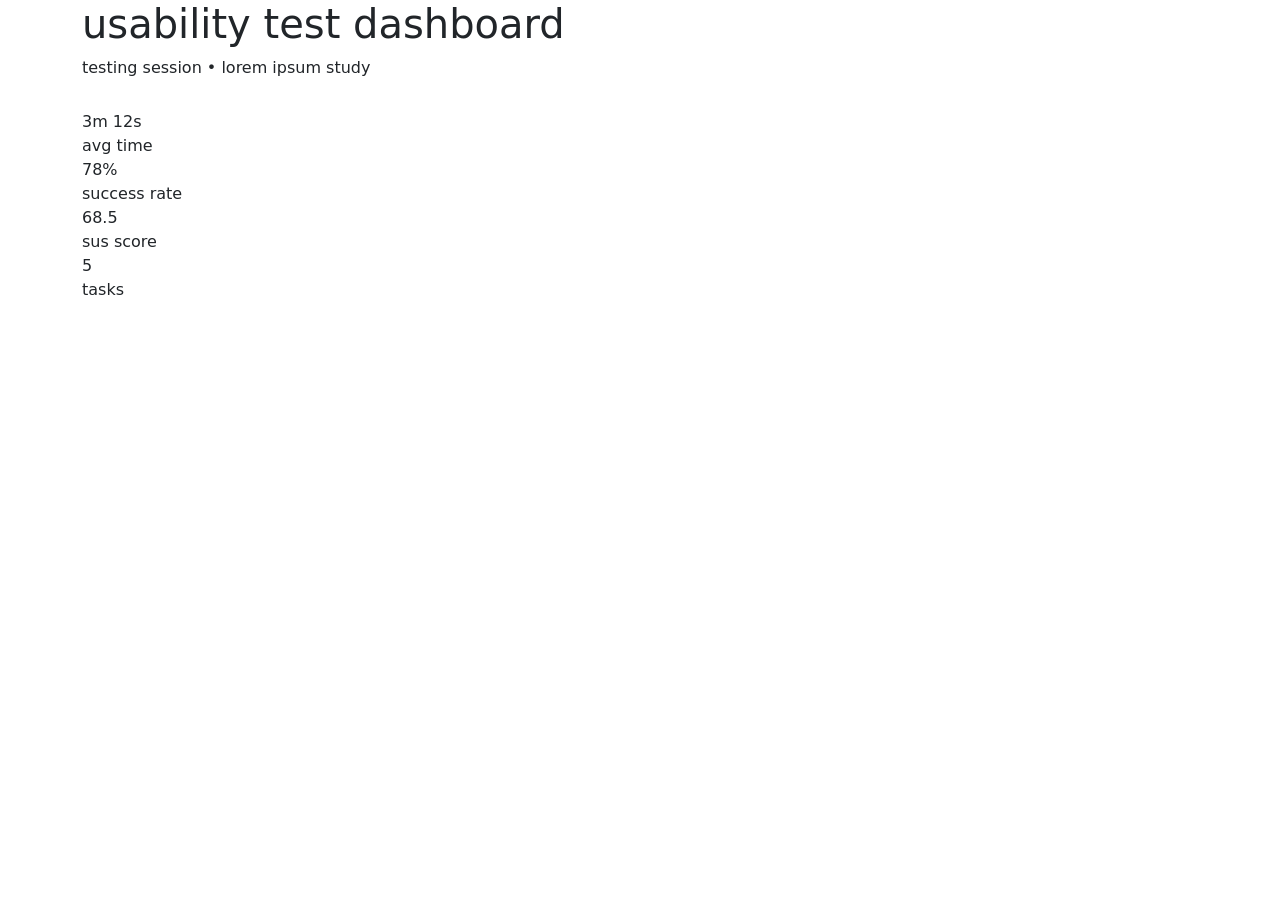
==== demo/usability-dashboard.html @ fe880843 "init html + metrics bar with key stats" ====
<!DOCTYPE html>
<html lang="en">
<head>
    <meta charset="UTF-8">
    <meta name="viewport" content="width=device-width, initial-scale=1.0">
    <title>Usability Test Dashboard</title>
    <link href="https://cdnjs.cloudflare.com/ajax/libs/bootstrap/5.3.0/css/bootstrap.min.css" rel="stylesheet">
</head>
<body>
    <!-- Header -->
    <div class="dashboard-header">
        <div class="container">
            <h1 class="dashboard-title">usability test dashboard</h1>
            <p class="dashboard-subtitle">testing session • lorem ipsum study</p>
        </div>
    </div>

    <div class="container" style="margin-top: 30px; margin-bottom: 60px;">
        <div class="row">
            <!-- Main Content -->
            <div class="col-lg-9">
                <!-- Metrics Bar -->
                <div class="metrics-bar">
                    <div class="metric-card">
                        <div class="metric-value time">3m 12s</div>
                        <div class="metric-label">avg time</div>
                    </div>
                    <div class="metric-card">
                        <div class="metric-value success">78%</div>
                        <div class="metric-label">success rate</div>
                    </div>
                    <div class="metric-card">
                        <div class="metric-value sus">68.5</div>
                        <div class="metric-label">sus score</div>
                    </div>
                    <div class="metric-card">
                        <div class="metric-value tasks">5</div>
                        <div class="metric-label">tasks</div>
                    </div>
                </div>
            </div>
        </div>
    </div>

    <script src="https://cdnjs.cloudflare.com/ajax/libs/bootstrap/5.3.0/js/bootstrap.bundle.min.js"></script>
</body>
</html>
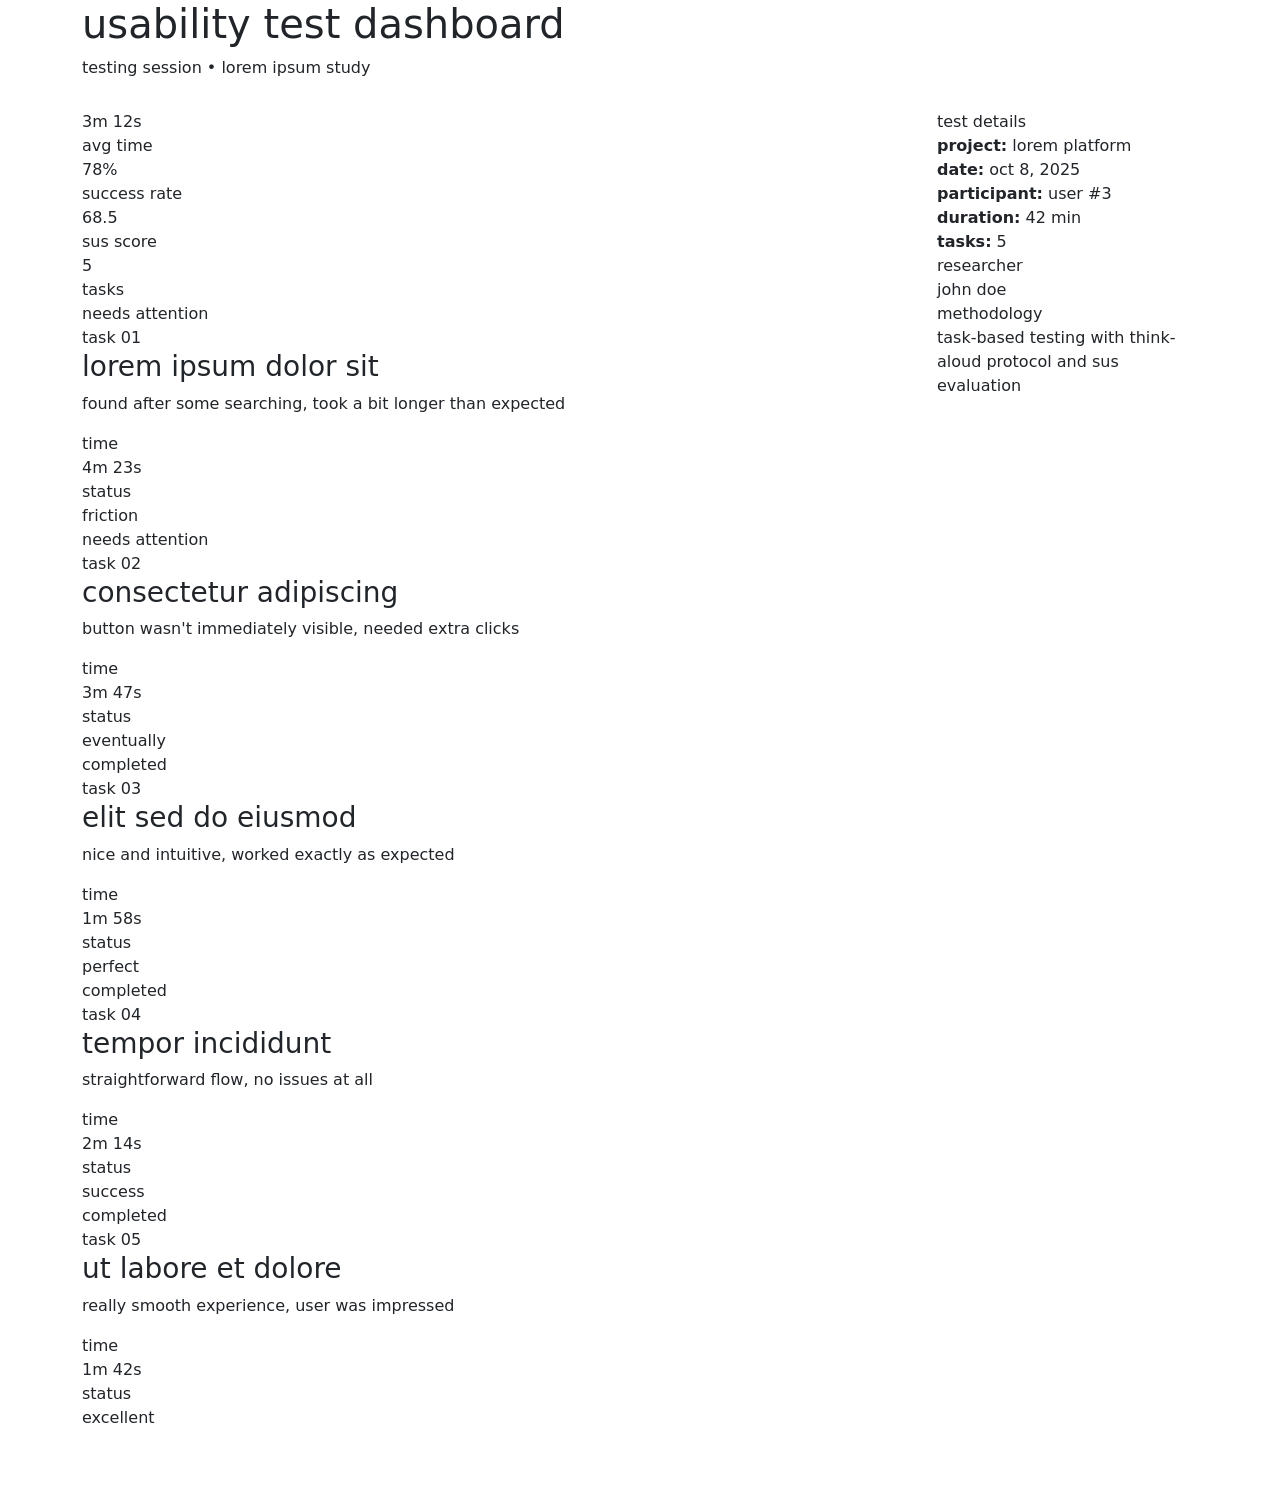
==== commit 32e8004e: "5 task cards + side panel = lorem ipsum everywhere" ====
--- a/demo/usability-dashboard.html
+++ b/demo/usability-dashboard.html
@@ -5,6 +5,7 @@
     <meta name="viewport" content="width=device-width, initial-scale=1.0">
     <title>Usability Test Dashboard</title>
     <link href="https://cdnjs.cloudflare.com/ajax/libs/bootstrap/5.3.0/css/bootstrap.min.css" rel="stylesheet">
+    <link href="usability-dashboard.css" rel="stylesheet">
 </head>
 <body>
     <!-- Header -->
@@ -38,11 +39,140 @@
                         <div class="metric-label">tasks</div>
                     </div>
                 </div>
+
+                <!-- task cards grid -->
+                <div class="task-grid">
+                    <!-- task 1 -->
+                    <div class="task-card warning">
+                        <div class="task-badge warning-badge">needs attention</div>
+                        <div class="task-number">task 01</div>
+                        <h3 class="task-title">lorem ipsum dolor sit</h3>
+                        <p class="task-note">found after some searching, took a bit longer than expected</p>
+                        
+                        <div class="task-stats">
+                            <div class="stat-item">
+                                <div class="stat-label">time</div>
+                                <div class="stat-value">4m 23s</div>
+                            </div>
+                            <div class="stat-item">
+                                <div class="stat-label">status</div>
+                                <div class="stat-value" style="font-size: 1rem;">friction</div>
+                            </div>
+                        </div>
+                    </div>
+
+                    <!-- task 2 -->
+                    <div class="task-card warning">
+                        <div class="task-badge warning-badge">needs attention</div>
+                        <div class="task-number">task 02</div>
+                        <h3 class="task-title">consectetur adipiscing</h3>
+                        <p class="task-note">button wasn't immediately visible, needed extra clicks</p>
+                        
+                        <div class="task-stats">
+                            <div class="stat-item">
+                                <div class="stat-label">time</div>
+                                <div class="stat-value">3m 47s</div>
+                            </div>
+                            <div class="stat-item">
+                                <div class="stat-label">status</div>
+                                <div class="stat-value" style="font-size: 1rem;">eventually</div>
+                            </div>
+                        </div>
+                    </div>
+
+                    <!-- task 3 -->
+                    <div class="task-card success">
+                        <div class="task-badge success-badge">completed</div>
+                        <div class="task-number">task 03</div>
+                        <h3 class="task-title">elit sed do eiusmod</h3>
+                        <p class="task-note">nice and intuitive, worked exactly as expected</p>
+                        
+                        <div class="task-stats">
+                            <div class="stat-item">
+                                <div class="stat-label">time</div>
+                                <div class="stat-value">1m 58s</div>
+                            </div>
+                            <div class="stat-item">
+                                <div class="stat-label">status</div>
+                                <div class="stat-value" style="font-size: 1rem;">perfect</div>
+                            </div>
+                        </div>
+                    </div>
+
+                    <!-- task 4 -->
+                    <div class="task-card success">
+                        <div class="task-badge success-badge">completed</div>
+                        <div class="task-number">task 04</div>
+                        <h3 class="task-title">tempor incididunt</h3>
+                        <p class="task-note">straightforward flow, no issues at all</p>
+                        
+                        <div class="task-stats">
+                            <div class="stat-item">
+                                <div class="stat-label">time</div>
+                                <div class="stat-value">2m 14s</div>
+                            </div>
+                            <div class="stat-item">
+                                <div class="stat-label">status</div>
+                                <div class="stat-value" style="font-size: 1rem;">success</div>
+                            </div>
+                        </div>
+                    </div>
+
+                    <!-- task 5 -->
+                    <div class="task-card success">
+                        <div class="task-badge success-badge">completed</div>
+                        <div class="task-number">task 05</div>
+                        <h3 class="task-title">ut labore et dolore</h3>
+                        <p class="task-note">really smooth experience, user was impressed</p>
+                        
+                        <div class="task-stats">
+                            <div class="stat-item">
+                                <div class="stat-label">time</div>
+                                <div class="stat-value">1m 42s</div>
+                            </div>
+                            <div class="stat-item">
+                                <div class="stat-label">status</div>
+                                <div class="stat-value" style="font-size: 1rem;">excellent</div>
+                            </div>
+                        </div>
+                    </div>
+                </div>
+            </div>
+
+            <!-- side panel -->
+            <div class="col-lg-3">
+                <div class="side-panel">
+                    <div class="panel-section">
+                        <div class="panel-title">test details</div>
+                        <div class="panel-info">
+                            <strong>project:</strong> lorem platform<br>
+                            <strong>date:</strong> oct 8, 2025<br>
+                            <strong>participant:</strong> user #3<br>
+                            <strong>duration:</strong> 42 min<br>
+                            <strong>tasks:</strong> 5
+                        </div>
+                    </div>
+                    
+                    <div class="panel-section">
+                        <div class="panel-title">researcher</div>
+                        <div class="panel-info">
+                            john doe
+                        </div>
+                    </div>
+                    
+                    <div class="panel-section">
+                        <div class="panel-title">methodology</div>
+                        <div class="panel-info">
+                            task-based testing with think-aloud protocol and sus evaluation
+                        </div>
+                    </div>
+                </div>
             </div>
         </div>
     </div>
 
     <script src="https://cdnjs.cloudflare.com/ajax/libs/bootstrap/5.3.0/js/bootstrap.bundle.min.js"></script>
+    <script src="usability-dashboard.js"></script>
 </body>
 </html>
 
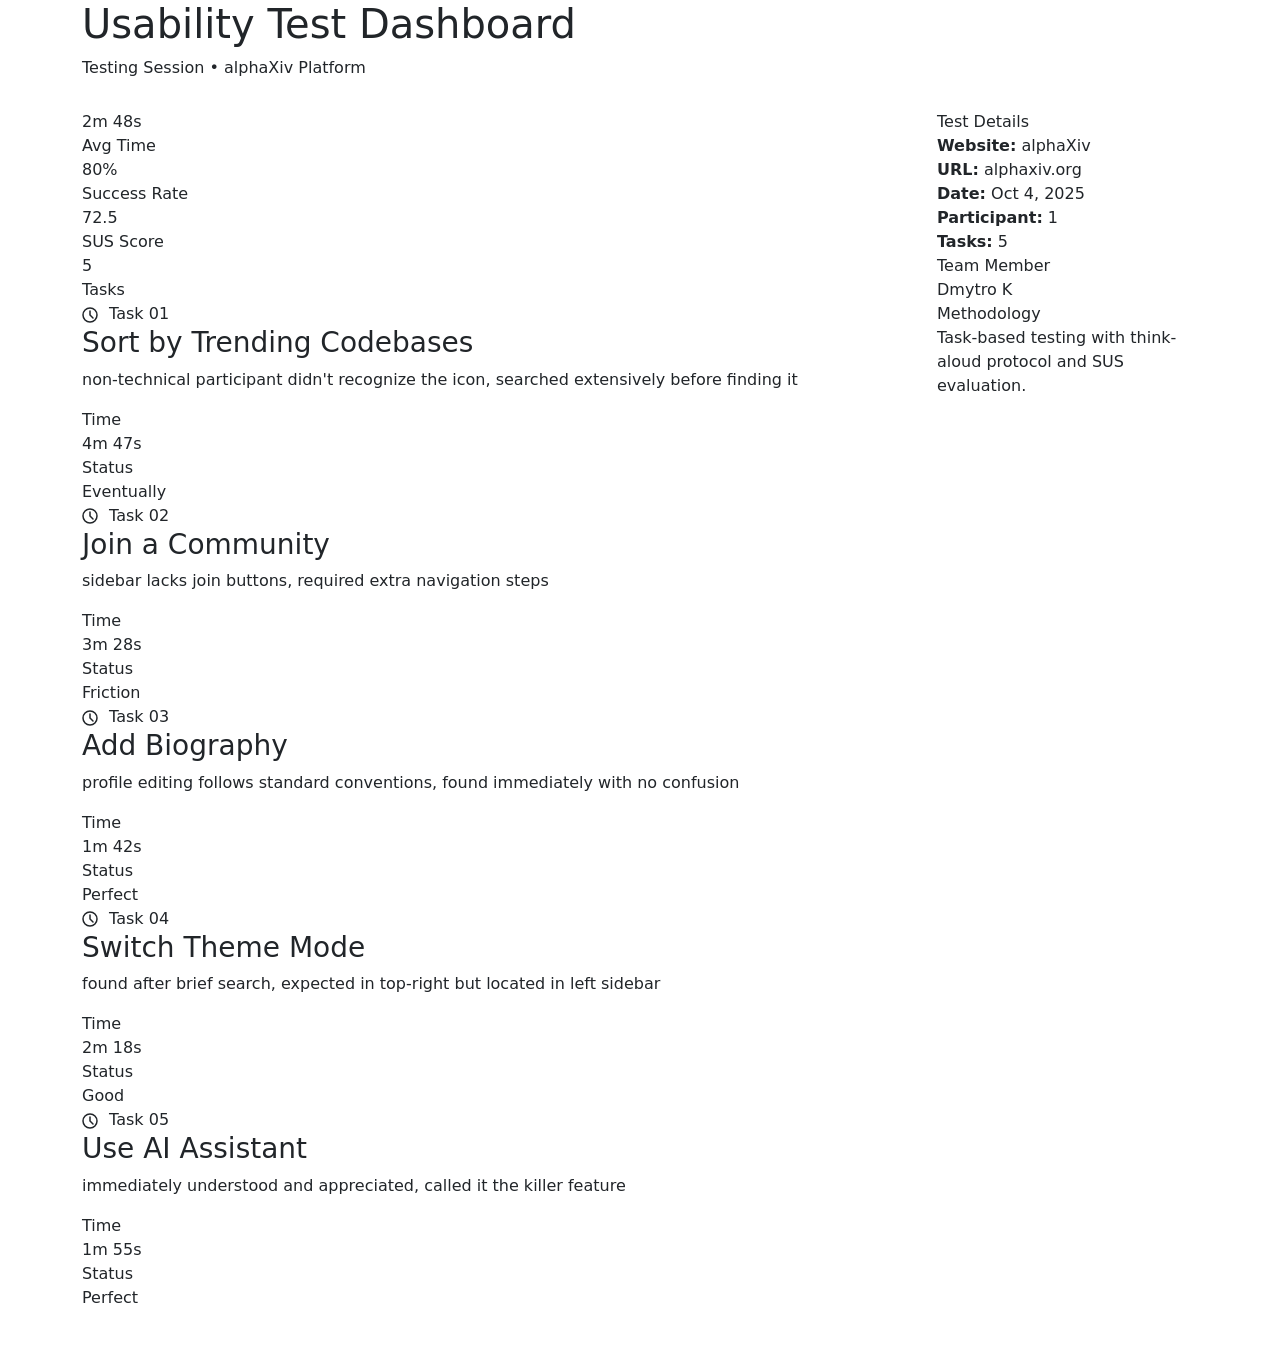
==== commit 73692021: "back to proper naming + no lowercase + no lorem ipsum + clock icons temporary + no status blocks" ====
--- a/demo/usability-dashboard.html
+++ b/demo/usability-dashboard.html
@@ -11,8 +11,8 @@
     <!-- Header -->
     <div class="dashboard-header">
         <div class="container">
-            <h1 class="dashboard-title">usability test dashboard</h1>
-            <p class="dashboard-subtitle">testing session • lorem ipsum study</p>
+            <h1 class="dashboard-title">Usability Test Dashboard</h1>
+            <p class="dashboard-subtitle">Testing Session • alphaXiv Platform</p>
         </div>
     </div>
 
@@ -23,116 +23,141 @@
                 <!-- Metrics Bar -->
                 <div class="metrics-bar">
                     <div class="metric-card">
-                        <div class="metric-value time">3m 12s</div>
-                        <div class="metric-label">avg time</div>
-                    </div>
-                    <div class="metric-card">
-                        <div class="metric-value success">78%</div>
-                        <div class="metric-label">success rate</div>
-                    </div>
-                    <div class="metric-card">
-                        <div class="metric-value sus">68.5</div>
-                        <div class="metric-label">sus score</div>
-                    </div>
-                    <div class="metric-card">
-                        <div class="metric-value tasks">5</div>
-                        <div class="metric-label">tasks</div>
+                        <div class="metric-value">2m 48s</div>
+                        <div class="metric-label">Avg Time</div>
+                    </div>
+                    <div class="metric-card">
+                        <div class="metric-value">80%</div>
+                        <div class="metric-label">Success Rate</div>
+                    </div>
+                    <div class="metric-card">
+                        <div class="metric-value">72.5</div>
+                        <div class="metric-label">SUS Score</div>
+                    </div>
+                    <div class="metric-card">
+                        <div class="metric-value">5</div>
+                        <div class="metric-label">Tasks</div>
                     </div>
                 </div>
 
                 <!-- task cards grid -->
                 <div class="task-grid">
                     <!-- task 1 -->
-                    <div class="task-card warning">
-                        <div class="task-badge warning-badge">needs attention</div>
-                        <div class="task-number">task 01</div>
-                        <h3 class="task-title">lorem ipsum dolor sit</h3>
-                        <p class="task-note">found after some searching, took a bit longer than expected</p>
-                        
-                        <div class="task-stats">
-                            <div class="stat-item">
-                                <div class="stat-label">time</div>
-                                <div class="stat-value">4m 23s</div>
-                            </div>
-                            <div class="stat-item">
-                                <div class="stat-label">status</div>
-                                <div class="stat-value" style="font-size: 1rem;">friction</div>
+                    <div class="task-card task-1">
+                        <div class="task-number">
+                            <svg width="16" height="16" viewBox="0 0 16 16" fill="none" style="display: inline-block; vertical-align: middle; margin-right: 6px;">
+                                <circle cx="8" cy="8" r="7" stroke="currentColor" stroke-width="1.5" fill="none"/>
+                                <path d="M8 4v4l3 3" stroke="currentColor" stroke-width="1.5" stroke-linecap="round"/>
+                            </svg>
+                            Task 01
+                        </div>
+                        <h3 class="task-title">Sort by Trending Codebases</h3>
+                        <p class="task-note">non-technical participant didn't recognize the icon, searched extensively before finding it</p>
+                        
+                        <div class="task-stats">
+                            <div class="stat-item">
+                                <div class="stat-label">Time</div>
+                                <div class="stat-value">4m 47s</div>
+                            </div>
+                            <div class="stat-item">
+                                <div class="stat-label">Status</div>
+                                <div class="stat-value" style="font-size: 1rem;">Eventually</div>
                             </div>
                         </div>
                     </div>
 
                     <!-- task 2 -->
-                    <div class="task-card warning">
-                        <div class="task-badge warning-badge">needs attention</div>
-                        <div class="task-number">task 02</div>
-                        <h3 class="task-title">consectetur adipiscing</h3>
-                        <p class="task-note">button wasn't immediately visible, needed extra clicks</p>
-                        
-                        <div class="task-stats">
-                            <div class="stat-item">
-                                <div class="stat-label">time</div>
-                                <div class="stat-value">3m 47s</div>
-                            </div>
-                            <div class="stat-item">
-                                <div class="stat-label">status</div>
-                                <div class="stat-value" style="font-size: 1rem;">eventually</div>
+                    <div class="task-card task-2">
+                        <div class="task-number">
+                            <svg width="16" height="16" viewBox="0 0 16 16" fill="none" style="display: inline-block; vertical-align: middle; margin-right: 6px;">
+                                <circle cx="8" cy="8" r="7" stroke="currentColor" stroke-width="1.5" fill="none"/>
+                                <path d="M8 4v4l3 3" stroke="currentColor" stroke-width="1.5" stroke-linecap="round"/>
+                            </svg>
+                            Task 02
+                        </div>
+                        <h3 class="task-title">Join a Community</h3>
+                        <p class="task-note">sidebar lacks join buttons, required extra navigation steps</p>
+                        
+                        <div class="task-stats">
+                            <div class="stat-item">
+                                <div class="stat-label">Time</div>
+                                <div class="stat-value">3m 28s</div>
+                            </div>
+                            <div class="stat-item">
+                                <div class="stat-label">Status</div>
+                                <div class="stat-value" style="font-size: 1rem;">Friction</div>
                             </div>
                         </div>
                     </div>
 
                     <!-- task 3 -->
-                    <div class="task-card success">
-                        <div class="task-badge success-badge">completed</div>
-                        <div class="task-number">task 03</div>
-                        <h3 class="task-title">elit sed do eiusmod</h3>
-                        <p class="task-note">nice and intuitive, worked exactly as expected</p>
-                        
-                        <div class="task-stats">
-                            <div class="stat-item">
-                                <div class="stat-label">time</div>
-                                <div class="stat-value">1m 58s</div>
-                            </div>
-                            <div class="stat-item">
-                                <div class="stat-label">status</div>
-                                <div class="stat-value" style="font-size: 1rem;">perfect</div>
+                    <div class="task-card task-3">
+                        <div class="task-number">
+                            <svg width="16" height="16" viewBox="0 0 16 16" fill="none" style="display: inline-block; vertical-align: middle; margin-right: 6px;">
+                                <circle cx="8" cy="8" r="7" stroke="currentColor" stroke-width="1.5" fill="none"/>
+                                <path d="M8 4v4l3 3" stroke="currentColor" stroke-width="1.5" stroke-linecap="round"/>
+                            </svg>
+                            Task 03
+                        </div>
+                        <h3 class="task-title">Add Biography</h3>
+                        <p class="task-note">profile editing follows standard conventions, found immediately with no confusion</p>
+                        
+                        <div class="task-stats">
+                            <div class="stat-item">
+                                <div class="stat-label">Time</div>
+                                <div class="stat-value">1m 42s</div>
+                            </div>
+                            <div class="stat-item">
+                                <div class="stat-label">Status</div>
+                                <div class="stat-value" style="font-size: 1rem;">Perfect</div>
                             </div>
                         </div>
                     </div>
 
                     <!-- task 4 -->
-                    <div class="task-card success">
-                        <div class="task-badge success-badge">completed</div>
-                        <div class="task-number">task 04</div>
-                        <h3 class="task-title">tempor incididunt</h3>
-                        <p class="task-note">straightforward flow, no issues at all</p>
-                        
-                        <div class="task-stats">
-                            <div class="stat-item">
-                                <div class="stat-label">time</div>
-                                <div class="stat-value">2m 14s</div>
-                            </div>
-                            <div class="stat-item">
-                                <div class="stat-label">status</div>
-                                <div class="stat-value" style="font-size: 1rem;">success</div>
+                    <div class="task-card task-4">
+                        <div class="task-number">
+                            <svg width="16" height="16" viewBox="0 0 16 16" fill="none" style="display: inline-block; vertical-align: middle; margin-right: 6px;">
+                                <circle cx="8" cy="8" r="7" stroke="currentColor" stroke-width="1.5" fill="none"/>
+                                <path d="M8 4v4l3 3" stroke="currentColor" stroke-width="1.5" stroke-linecap="round"/>
+                            </svg>
+                            Task 04
+                        </div>
+                        <h3 class="task-title">Switch Theme Mode</h3>
+                        <p class="task-note">found after brief search, expected in top-right but located in left sidebar</p>
+                        
+                        <div class="task-stats">
+                            <div class="stat-item">
+                                <div class="stat-label">Time</div>
+                                <div class="stat-value">2m 18s</div>
+                            </div>
+                            <div class="stat-item">
+                                <div class="stat-label">Status</div>
+                                <div class="stat-value" style="font-size: 1rem;">Good</div>
                             </div>
                         </div>
                     </div>
 
                     <!-- task 5 -->
-                    <div class="task-card success">
-                        <div class="task-badge success-badge">completed</div>
-                        <div class="task-number">task 05</div>
-                        <h3 class="task-title">ut labore et dolore</h3>
-                        <p class="task-note">really smooth experience, user was impressed</p>
-                        
-                        <div class="task-stats">
-                            <div class="stat-item">
-                                <div class="stat-label">time</div>
-                                <div class="stat-value">1m 42s</div>
-                            </div>
-                            <div class="stat-item">
-                                <div class="stat-label">status</div>
-                                <div class="stat-value" style="font-size: 1rem;">excellent</div>
+                    <div class="task-card task-5">
+                        <div class="task-number">
+                            <svg width="16" height="16" viewBox="0 0 16 16" fill="none" style="display: inline-block; vertical-align: middle; margin-right: 6px;">
+                                <circle cx="8" cy="8" r="7" stroke="currentColor" stroke-width="1.5" fill="none"/>
+                                <path d="M8 4v4l3 3" stroke="currentColor" stroke-width="1.5" stroke-linecap="round"/>
+                            </svg>
+                            Task 05
+                        </div>
+                        <h3 class="task-title">Use AI Assistant</h3>
+                        <p class="task-note">immediately understood and appreciated, called it the killer feature</p>
+                        
+                        <div class="task-stats">
+                            <div class="stat-item">
+                                <div class="stat-label">Time</div>
+                                <div class="stat-value">1m 55s</div>
+                            </div>
+                            <div class="stat-item">
+                                <div class="stat-label">Status</div>
+                                <div class="stat-value" style="font-size: 1rem;">Perfect</div>
                             </div>
                         </div>
                     </div>
@@ -143,27 +168,27 @@
             <div class="col-lg-3">
                 <div class="side-panel">
                     <div class="panel-section">
-                        <div class="panel-title">test details</div>
+                        <div class="panel-title">Test Details</div>
                         <div class="panel-info">
-                            <strong>project:</strong> lorem platform<br>
-                            <strong>date:</strong> oct 8, 2025<br>
-                            <strong>participant:</strong> user #3<br>
-                            <strong>duration:</strong> 42 min<br>
-                            <strong>tasks:</strong> 5
+                            <strong>Website:</strong> alphaXiv<br>
+                            <strong>URL:</strong> alphaxiv.org<br>
+                            <strong>Date:</strong> Oct 4, 2025<br>
+                            <strong>Participant:</strong> 1<br>
+                            <strong>Tasks:</strong> 5
                         </div>
                     </div>
                     
                     <div class="panel-section">
-                        <div class="panel-title">researcher</div>
+                        <div class="panel-title">Team Member</div>
                         <div class="panel-info">
-                            john doe
+                            Dmytro K
                         </div>
                     </div>
                     
                     <div class="panel-section">
-                        <div class="panel-title">methodology</div>
+                        <div class="panel-title">Methodology</div>
                         <div class="panel-info">
-                            task-based testing with think-aloud protocol and sus evaluation
+                            Task-based testing with think-aloud protocol and SUS evaluation.
                         </div>
                     </div>
                 </div>
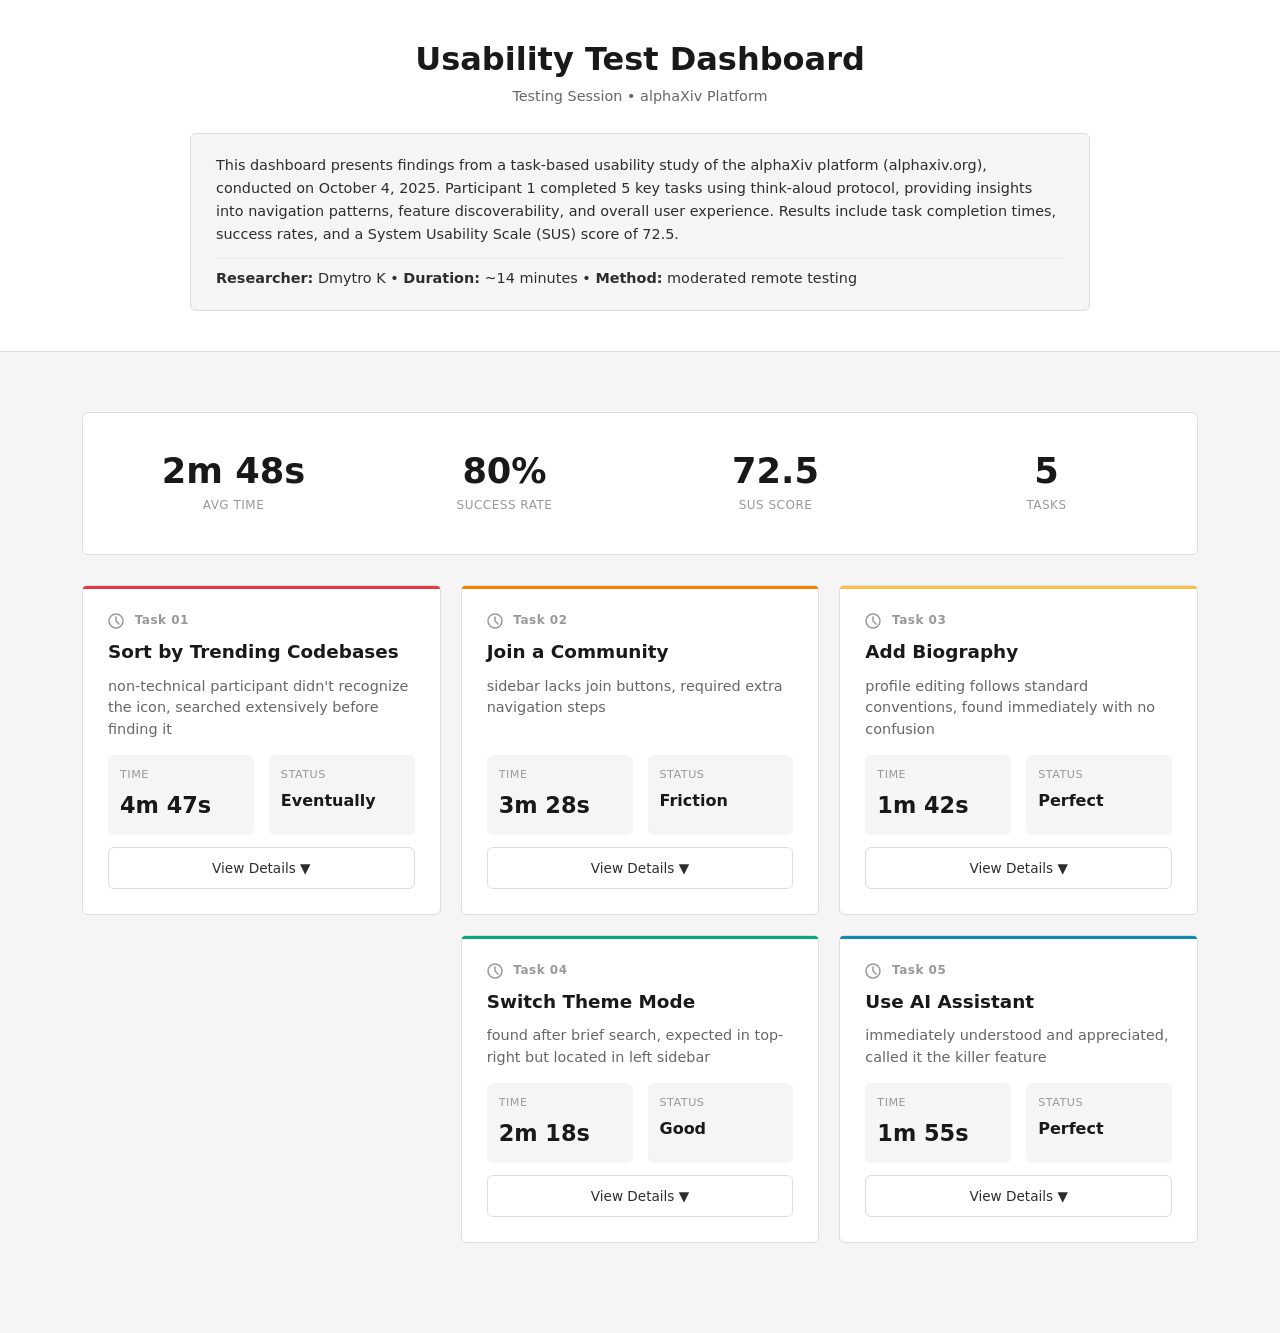
==== commit 4093a8c5: "toggleDetails function for view details expand/collapse" ====
--- a/demo/usability-dashboard.html
+++ b/demo/usability-dashboard.html
@@ -13,13 +13,17 @@
         <div class="container">
             <h1 class="dashboard-title">Usability Test Dashboard</h1>
             <p class="dashboard-subtitle">Testing Session • alphaXiv Platform</p>
+            <div class="test-intro">
+                <p>This dashboard presents findings from a task-based usability study of the alphaXiv platform (alphaxiv.org), conducted on October 4, 2025. Participant 1 completed 5 key tasks using think-aloud protocol, providing insights into navigation patterns, feature discoverability, and overall user experience. Results include task completion times, success rates, and a System Usability Scale (SUS) score of 72.5.</p>
+                <p class="test-meta"><strong>Researcher:</strong> Dmytro K • <strong>Duration:</strong> ~14 minutes • <strong>Method:</strong> moderated remote testing</p>
+            </div>
         </div>
     </div>
 
     <div class="container" style="margin-top: 30px; margin-bottom: 60px;">
         <div class="row">
             <!-- Main Content -->
-            <div class="col-lg-9">
+            <div class="col-lg-12">
                 <!-- Metrics Bar -->
                 <div class="metrics-bar">
                     <div class="metric-card">
@@ -64,6 +68,19 @@
                                 <div class="stat-value" style="font-size: 1rem;">Eventually</div>
                             </div>
                         </div>
+                        
+                        <button class="view-details-btn" onclick="toggleDetails(this)">View Details ▼</button>
+                        
+                        <div class="task-details">
+                            <div class="task-details-content">
+                                <div class="screenshot-box">
+                                    <img src="../assets/img/usability-diagram.png" alt="Task screenshot" style="max-width: 100%; border-radius: 4px;">
+                                </div>
+                                <p style="color: var(--gray-medium); font-size: 0.9rem; margin-top: 12px;">
+                                    <strong>Issue:</strong> GitHub icon wasn't recognizable to non-technical users. Multiple attempts before discovering the feature.
+                                </p>
+                            </div>
+                        </div>
                     </div>
 
                     <!-- task 2 -->
@@ -88,6 +105,19 @@
                                 <div class="stat-value" style="font-size: 1rem;">Friction</div>
                             </div>
                         </div>
+                        
+                        <button class="view-details-btn" onclick="toggleDetails(this)">View Details ▼</button>
+                        
+                        <div class="task-details">
+                            <div class="task-details-content">
+                                <div class="screenshot-box">
+                                    <img src="../assets/img/usability-diagram.png" alt="Task screenshot" style="max-width: 100%; border-radius: 4px;">
+                                </div>
+                                <p style="color: var(--gray-medium); font-size: 0.9rem; margin-top: 12px;">
+                                    <strong>Issue:</strong> Sidebar lacks direct join functionality. Users had to navigate to community pages separately.
+                                </p>
+                            </div>
+                        </div>
                     </div>
 
                     <!-- task 3 -->
@@ -112,6 +142,19 @@
                                 <div class="stat-value" style="font-size: 1rem;">Perfect</div>
                             </div>
                         </div>
+                        
+                        <button class="view-details-btn" onclick="toggleDetails(this)">View Details ▼</button>
+                        
+                        <div class="task-details">
+                            <div class="task-details-content">
+                                <div class="screenshot-box">
+                                    <img src="../assets/img/usability-diagram.png" alt="Task screenshot" style="max-width: 100%; border-radius: 4px;">
+                                </div>
+                                <p style="color: var(--gray-medium); font-size: 0.9rem; margin-top: 12px;">
+                                    <strong>Success:</strong> Clear, conventional profile editing interface worked perfectly.
+                                </p>
+                            </div>
+                        </div>
                     </div>
 
                     <!-- task 4 -->
@@ -136,6 +179,19 @@
                                 <div class="stat-value" style="font-size: 1rem;">Good</div>
                             </div>
                         </div>
+                        
+                        <button class="view-details-btn" onclick="toggleDetails(this)">View Details ▼</button>
+                        
+                        <div class="task-details">
+                            <div class="task-details-content">
+                                <div class="screenshot-box">
+                                    <img src="../assets/img/usability-diagram.png" alt="Task screenshot" style="max-width: 100%; border-radius: 4px;">
+                                </div>
+                                <p style="color: var(--gray-medium); font-size: 0.9rem; margin-top: 12px;">
+                                    <strong>Note:</strong> Found quickly but placement differed from user expectations.
+                                </p>
+                            </div>
+                        </div>
                     </div>
 
                     <!-- task 5 -->
@@ -160,35 +216,18 @@
                                 <div class="stat-value" style="font-size: 1rem;">Perfect</div>
                             </div>
                         </div>
-                    </div>
-                </div>
-            </div>
-
-            <!-- side panel -->
-            <div class="col-lg-3">
-                <div class="side-panel">
-                    <div class="panel-section">
-                        <div class="panel-title">Test Details</div>
-                        <div class="panel-info">
-                            <strong>Website:</strong> alphaXiv<br>
-                            <strong>URL:</strong> alphaxiv.org<br>
-                            <strong>Date:</strong> Oct 4, 2025<br>
-                            <strong>Participant:</strong> 1<br>
-                            <strong>Tasks:</strong> 5
-                        </div>
-                    </div>
-                    
-                    <div class="panel-section">
-                        <div class="panel-title">Team Member</div>
-                        <div class="panel-info">
-                            Dmytro K
-                        </div>
-                    </div>
-                    
-                    <div class="panel-section">
-                        <div class="panel-title">Methodology</div>
-                        <div class="panel-info">
-                            Task-based testing with think-aloud protocol and SUS evaluation.
+                        
+                        <button class="view-details-btn" onclick="toggleDetails(this)">View Details ▼</button>
+                        
+                        <div class="task-details">
+                            <div class="task-details-content">
+                                <div class="screenshot-box">
+                                    <img src="../assets/img/usability-diagram.png" alt="Task screenshot" style="max-width: 100%; border-radius: 4px;">
+                                </div>
+                                <p style="color: var(--gray-medium); font-size: 0.9rem; margin-top: 12px;">
+                                    <strong>Success:</strong> AI assistant was instantly recognized and praised as the standout feature.
+                                </p>
+                            </div>
                         </div>
                     </div>
                 </div>
--- a/demo/usability-dashboard.css
+++ b/demo/usability-dashboard.css
@@ -0,0 +1,288 @@
+:root {
+    --gray-darkest: #191919;
+    --gray-dark: #2D2D2D;
+    --gray-medium: #666666;
+    --gray-light: #999999;
+    --gray-lighter: #CCCCCC;
+    --gray-lightest: #E8E8E8;
+    --background-main: #F5F5F5;
+    --background-card: #FFFFFF;
+    --accent-color: #5A5A5A;
+    --border-color: #DDDDDD;
+}
+
+body {
+    font-family: -apple-system, BlinkMacSystemFont, 'Segoe UI', system-ui, sans-serif;
+    background: var(--background-main);
+    color: var(--gray-dark);
+    margin: 0;
+    padding: 0;
+}
+
+/* header */
+.dashboard-header {
+    background: var(--background-card);
+    padding: 40px 0;
+    border-bottom: 1px solid var(--border-color);
+}
+
+.dashboard-title {
+    font-size: 2rem;
+    font-weight: 600;
+    margin: 0;
+    color: var(--gray-darkest);
+    text-align: center;
+}
+
+.dashboard-subtitle {
+    color: var(--gray-medium);
+    font-size: 0.9rem;
+    margin-top: 8px;
+    text-align: center;
+}
+
+.test-intro {
+    max-width: 900px;
+    margin: 25px auto 0;
+    padding: 20px 25px;
+    background: var(--background-main);
+    border-radius: 6px;
+    border: 1px solid var(--border-color);
+}
+
+.test-intro p {
+    font-size: 0.9rem;
+    line-height: 1.6;
+    color: var(--gray-dark);
+    margin: 0 0 12px;
+}
+
+.test-intro p:last-child {
+    margin-bottom: 0;
+}
+
+.test-meta {
+    font-size: 0.85rem;
+    color: var(--gray-medium);
+    padding-top: 8px;
+    border-top: 1px solid var(--gray-lightest);
+}
+
+/* metrics bar */
+.metrics-bar {
+    background: var(--background-card);
+    padding: 25px;
+    border-radius: 6px;
+    margin: 30px 0;
+    display: grid;
+    grid-template-columns: repeat(4, 1fr);
+    gap: 20px;
+    border: 1px solid var(--border-color);
+}
+
+.metric-card {
+    text-align: center;
+    padding: 15px;
+}
+
+.metric-value {
+    font-size: 2.2rem;
+    font-weight: 600;
+    line-height: 1;
+    margin-bottom: 8px;
+    color: var(--gray-darkest);
+}
+
+.metric-label {
+    font-size: 0.75rem;
+    color: var(--gray-light);
+    text-transform: uppercase;
+    letter-spacing: 0.5px;
+    font-weight: 500;
+}
+
+/* task cards grid */
+.task-grid {
+    display: grid;
+    grid-template-columns: repeat(3, 1fr);
+    gap: 20px;
+    margin: 30px 0;
+}
+
+.task-grid .task-4 {
+    grid-column: 2;
+}
+
+.task-grid .task-5 {
+    grid-column: 3;
+}
+
+.task-card {
+    background: var(--background-card);
+    border-radius: 6px;
+    padding: 25px;
+    border: 1px solid var(--border-color);
+    transition: transform 0.2s, box-shadow 0.2s;
+    position: relative;
+    display: flex;
+    flex-direction: column;
+}
+
+.task-card::before {
+    content: '';
+    position: absolute;
+    top: 0;
+    left: 0;
+    right: 0;
+    height: 3px;
+    border-radius: 6px 6px 0 0;
+}
+
+.task-card.task-1::before {
+    background: #E63946;
+}
+
+.task-card.task-2::before {
+    background: #F77F00;
+}
+
+.task-card.task-3::before {
+    background: #FCBF49;
+}
+
+.task-card.task-4::before {
+    background: #06A77D;
+}
+
+.task-card.task-5::before {
+    background: #118AB2;
+}
+
+.task-card:hover {
+    transform: translateY(-2px);
+    box-shadow: 0 4px 12px rgba(0, 0, 0, 0.08);
+}
+
+.task-number {
+    font-size: 0.75rem;
+    color: var(--gray-light);
+    font-weight: 600;
+    letter-spacing: 0.5px;
+    margin-bottom: 12px;
+}
+
+.task-title {
+    font-size: 1.15rem;
+    font-weight: 600;
+    margin: 0 0 12px;
+    color: var(--gray-darkest);
+}
+
+.task-note {
+    font-size: 0.9rem;
+    color: var(--gray-medium);
+    line-height: 1.5;
+    margin-bottom: 15px;
+    min-height: 42px;
+    flex-grow: 1;
+}
+
+.task-stats {
+    display: flex;
+    gap: 15px;
+    margin-top: auto;
+}
+
+.stat-item {
+    flex: 1;
+    background: var(--background-main);
+    padding: 12px;
+    border-radius: 6px;
+}
+
+.stat-label {
+    font-size: 0.7rem;
+    color: var(--gray-light);
+    text-transform: uppercase;
+    letter-spacing: 0.5px;
+    margin-bottom: 5px;
+}
+
+.stat-value {
+    font-size: 1.4rem;
+    font-weight: 600;
+    color: var(--gray-darkest);
+}
+
+.view-details-btn {
+    background: white;
+    color: var(--gray-dark);
+    border: 1px solid var(--border-color);
+    padding: 10px 20px;
+    border-radius: 6px;
+    cursor: pointer;
+    font-weight: 500;
+    font-size: 0.85rem;
+    transition: all 0.2s;
+    width: 100%;
+    margin-top: 12px;
+}
+
+.view-details-btn:hover {
+    background: var(--background-main);
+    border-color: var(--gray-medium);
+}
+
+.task-details {
+    max-height: 0;
+    overflow: hidden;
+    transition: max-height 0.3s ease;
+}
+
+.task-details.expanded {
+    max-height: 600px;
+}
+
+.task-details-content {
+    padding-top: 15px;
+    margin-top: 15px;
+    border-top: 1px solid var(--border-color);
+}
+
+.screenshot-box {
+    background: var(--background-main);
+    border: 1px solid var(--border-color);
+    border-radius: 6px;
+    padding: 10px;
+    overflow: hidden;
+}
+
+/* responsive */
+@media (max-width: 1200px) {
+    .task-grid {
+        grid-template-columns: repeat(2, 1fr);
+    }
+    
+    .task-grid .task-4 {
+        grid-column: auto;
+    }
+    
+    .task-grid .task-5 {
+        grid-column: auto;
+    }
+}
+
+@media (max-width: 768px) {
+    .metrics-bar {
+        grid-template-columns: 1fr 1fr;
+    }
+    
+    .task-grid {
+        grid-template-columns: 1fr;
+    }
+    
+    .task-stats {
+        flex-direction: column;
+    }
+}
+
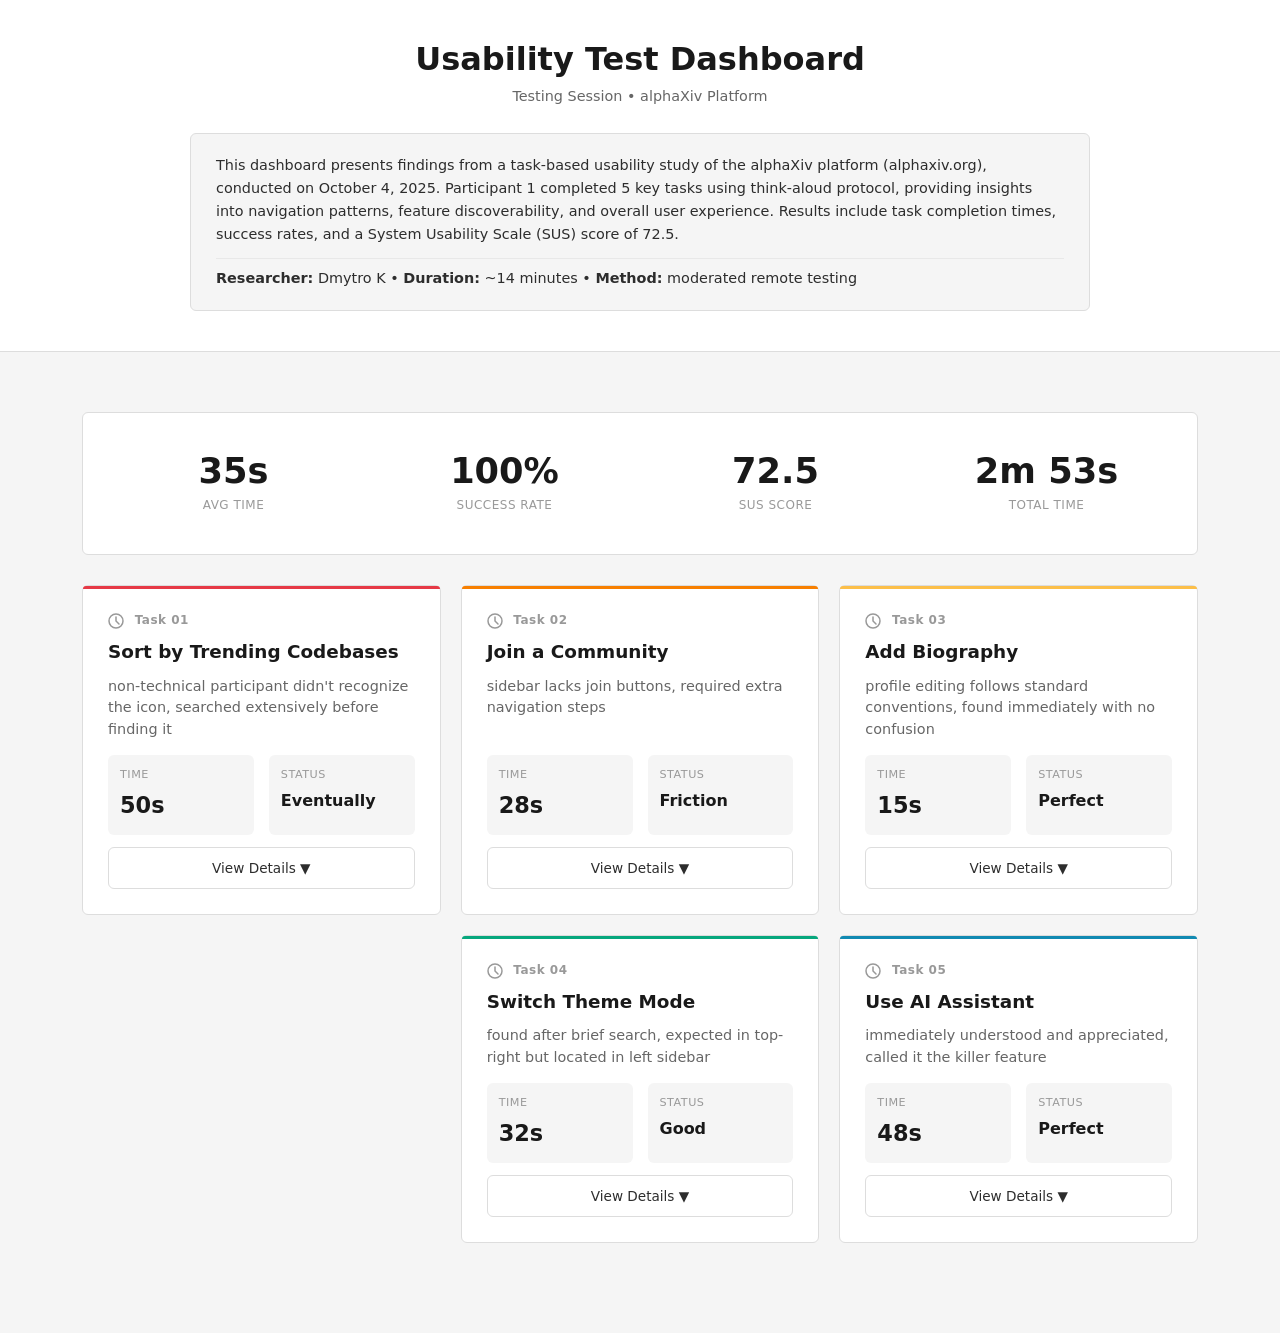
==== commit b8fb720e: "updating numbers to correctly match the actual data" ====
--- a/demo/usability-dashboard.html
+++ b/demo/usability-dashboard.html
@@ -24,14 +24,14 @@
         <div class="row">
             <!-- Main Content -->
             <div class="col-lg-12">
-                <!-- Metrics Bar -->
+                <!-- metrics bar -->
                 <div class="metrics-bar">
                     <div class="metric-card">
-                        <div class="metric-value">2m 48s</div>
+                        <div class="metric-value">35s</div>
                         <div class="metric-label">Avg Time</div>
                     </div>
                     <div class="metric-card">
-                        <div class="metric-value">80%</div>
+                        <div class="metric-value">100%</div>
                         <div class="metric-label">Success Rate</div>
                     </div>
                     <div class="metric-card">
@@ -39,8 +39,8 @@
                         <div class="metric-label">SUS Score</div>
                     </div>
                     <div class="metric-card">
-                        <div class="metric-value">5</div>
-                        <div class="metric-label">Tasks</div>
+                        <div class="metric-value">2m 53s</div>
+                        <div class="metric-label">Total Time</div>
                     </div>
                 </div>
 
@@ -61,7 +61,7 @@
                         <div class="task-stats">
                             <div class="stat-item">
                                 <div class="stat-label">Time</div>
-                                <div class="stat-value">4m 47s</div>
+                                <div class="stat-value">50s</div>
                             </div>
                             <div class="stat-item">
                                 <div class="stat-label">Status</div>
@@ -74,7 +74,7 @@
                         <div class="task-details">
                             <div class="task-details-content">
                                 <div class="screenshot-box">
-                                    <img src="../assets/img/usability-diagram.png" alt="Task screenshot" style="max-width: 100%; border-radius: 4px;">
+                                    <img src="../assets/img/sort_by_github.png" alt="Task screenshot" style="max-width: 100%; border-radius: 4px;">
                                 </div>
                                 <p style="color: var(--gray-medium); font-size: 0.9rem; margin-top: 12px;">
                                     <strong>Issue:</strong> GitHub icon wasn't recognizable to non-technical users. Multiple attempts before discovering the feature.
@@ -98,7 +98,7 @@
                         <div class="task-stats">
                             <div class="stat-item">
                                 <div class="stat-label">Time</div>
-                                <div class="stat-value">3m 28s</div>
+                                <div class="stat-value">28s</div>
                             </div>
                             <div class="stat-item">
                                 <div class="stat-label">Status</div>
@@ -111,7 +111,7 @@
                         <div class="task-details">
                             <div class="task-details-content">
                                 <div class="screenshot-box">
-                                    <img src="../assets/img/usability-diagram.png" alt="Task screenshot" style="max-width: 100%; border-radius: 4px;">
+                                    <img src="../assets/img/communities.png" alt="Task screenshot" style="max-width: 100%; border-radius: 4px;">
                                 </div>
                                 <p style="color: var(--gray-medium); font-size: 0.9rem; margin-top: 12px;">
                                     <strong>Issue:</strong> Sidebar lacks direct join functionality. Users had to navigate to community pages separately.
@@ -135,7 +135,7 @@
                         <div class="task-stats">
                             <div class="stat-item">
                                 <div class="stat-label">Time</div>
-                                <div class="stat-value">1m 42s</div>
+                                <div class="stat-value">15s</div>
                             </div>
                             <div class="stat-item">
                                 <div class="stat-label">Status</div>
@@ -148,7 +148,7 @@
                         <div class="task-details">
                             <div class="task-details-content">
                                 <div class="screenshot-box">
-                                    <img src="../assets/img/usability-diagram.png" alt="Task screenshot" style="max-width: 100%; border-radius: 4px;">
+                                    <img src="../assets/img/biography.png" alt="Task screenshot" style="max-width: 100%; border-radius: 4px;">
                                 </div>
                                 <p style="color: var(--gray-medium); font-size: 0.9rem; margin-top: 12px;">
                                     <strong>Success:</strong> Clear, conventional profile editing interface worked perfectly.
@@ -172,7 +172,7 @@
                         <div class="task-stats">
                             <div class="stat-item">
                                 <div class="stat-label">Time</div>
-                                <div class="stat-value">2m 18s</div>
+                                <div class="stat-value">32s</div>
                             </div>
                             <div class="stat-item">
                                 <div class="stat-label">Status</div>
@@ -185,7 +185,7 @@
                         <div class="task-details">
                             <div class="task-details-content">
                                 <div class="screenshot-box">
-                                    <img src="../assets/img/usability-diagram.png" alt="Task screenshot" style="max-width: 100%; border-radius: 4px;">
+                                    <img src="../assets/img/dark_mode.png" alt="Task screenshot" style="max-width: 100%; border-radius: 4px;">
                                 </div>
                                 <p style="color: var(--gray-medium); font-size: 0.9rem; margin-top: 12px;">
                                     <strong>Note:</strong> Found quickly but placement differed from user expectations.
@@ -209,7 +209,7 @@
                         <div class="task-stats">
                             <div class="stat-item">
                                 <div class="stat-label">Time</div>
-                                <div class="stat-value">1m 55s</div>
+                                <div class="stat-value">48s</div>
                             </div>
                             <div class="stat-item">
                                 <div class="stat-label">Status</div>
@@ -222,7 +222,7 @@
                         <div class="task-details">
                             <div class="task-details-content">
                                 <div class="screenshot-box">
-                                    <img src="../assets/img/usability-diagram.png" alt="Task screenshot" style="max-width: 100%; border-radius: 4px;">
+                                    <img src="../assets/img/assistant_paper_read_page.png" alt="Task screenshot" style="max-width: 100%; border-radius: 4px;">
                                 </div>
                                 <p style="color: var(--gray-medium); font-size: 0.9rem; margin-top: 12px;">
                                     <strong>Success:</strong> AI assistant was instantly recognized and praised as the standout feature.
